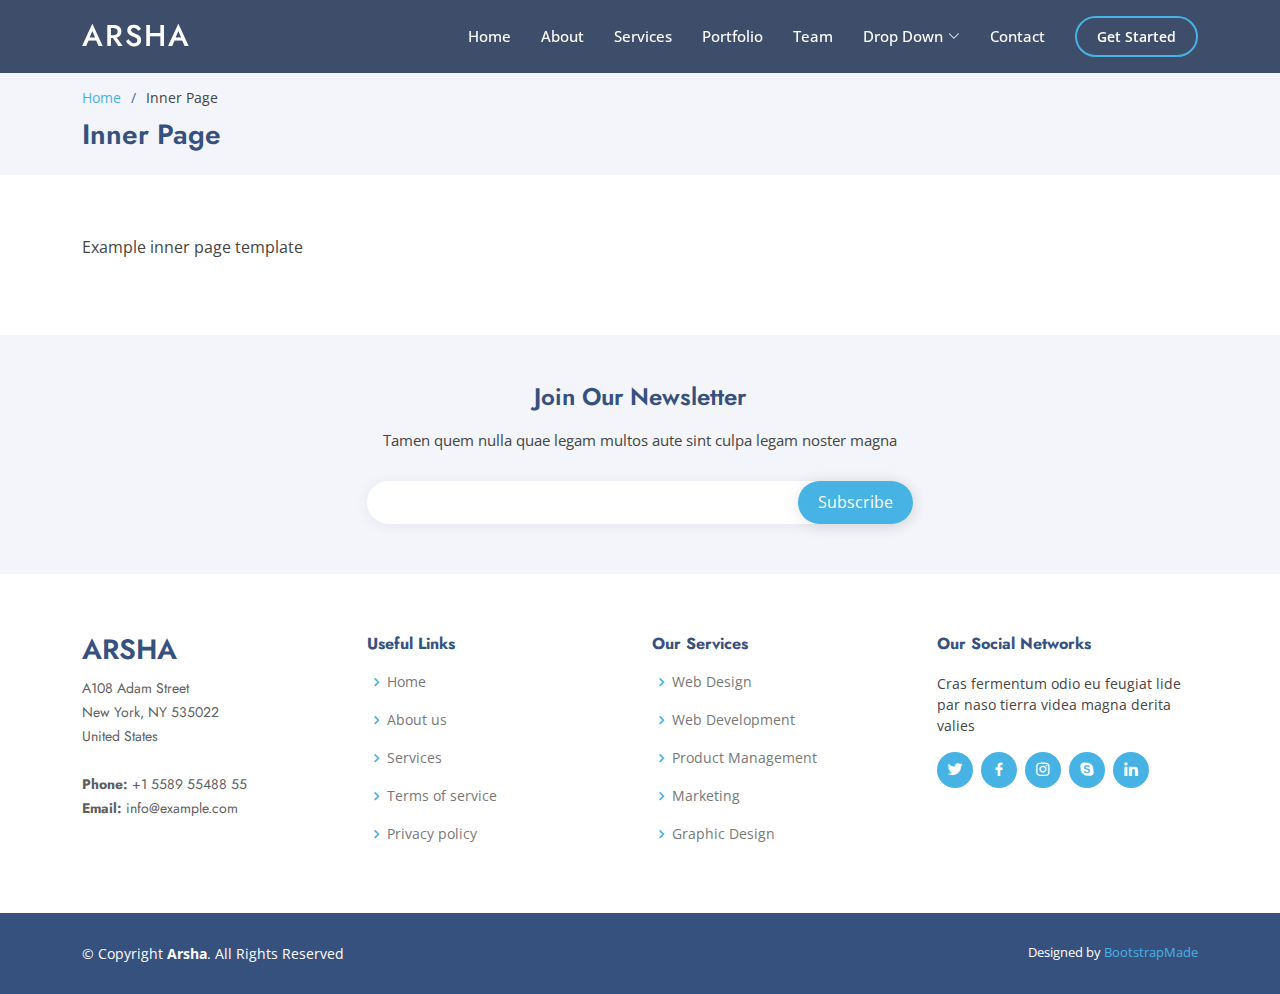
==== inner-page.html @ 2ae4ae28 "新版UI" ====
<!DOCTYPE html>
<html lang="en">

<head>
  <meta charset="utf-8">
  <meta content="width=device-width, initial-scale=1.0" name="viewport">

  <title>Inner Page - Arsha Bootstrap Template</title>
  <meta content="" name="description">
  <meta content="" name="keywords">

  <!-- Favicons -->
  <link href="assets/img/favicon.png" rel="icon">
  <link href="assets/img/apple-touch-icon.png" rel="apple-touch-icon">

  <!-- Google Fonts -->
  <link href="https://fonts.googleapis.com/css?family=Open+Sans:300,300i,400,400i,600,600i,700,700i|Jost:300,300i,400,400i,500,500i,600,600i,700,700i|Poppins:300,300i,400,400i,500,500i,600,600i,700,700i" rel="stylesheet">

  <!-- Vendor CSS Files -->
  <link href="assets/vendor/aos/aos.css" rel="stylesheet">
  <link href="assets/vendor/bootstrap/css/bootstrap.min.css" rel="stylesheet">
  <link href="assets/vendor/bootstrap-icons/bootstrap-icons.css" rel="stylesheet">
  <link href="assets/vendor/boxicons/css/boxicons.min.css" rel="stylesheet">
  <link href="assets/vendor/glightbox/css/glightbox.min.css" rel="stylesheet">
  <link href="assets/vendor/remixicon/remixicon.css" rel="stylesheet">
  <link href="assets/vendor/swiper/swiper-bundle.min.css" rel="stylesheet">

  <!-- Template Main CSS File -->
  <link href="assets/css/style.css" rel="stylesheet">

  <!-- =======================================================
  * Template Name: Arsha
  * Updated: Jul 27 2023 with Bootstrap v5.3.1
  * Template URL: https://bootstrapmade.com/arsha-free-bootstrap-html-template-corporate/
  * Author: BootstrapMade.com
  * License: https://bootstrapmade.com/license/
  ======================================================== -->
</head>

<body>

  <!-- ======= Header ======= -->
  <header id="header" class="fixed-top header-inner-pages">
    <div class="container d-flex align-items-center">

      <h1 class="logo me-auto"><a href="index.html">Arsha</a></h1>
      <!-- Uncomment below if you prefer to use an image logo -->
      <!-- <a href="index.html" class="logo me-auto"><img src="assets/img/logo.png" alt="" class="img-fluid"></a>-->

      <nav id="navbar" class="navbar">
        <ul>
          <li><a class="nav-link scrollto " href="#hero">Home</a></li>
          <li><a class="nav-link scrollto" href="#about">About</a></li>
          <li><a class="nav-link scrollto" href="#services">Services</a></li>
          <li><a class="nav-link   scrollto" href="#portfolio">Portfolio</a></li>
          <li><a class="nav-link scrollto" href="#team">Team</a></li>
          <li class="dropdown"><a href="#"><span>Drop Down</span> <i class="bi bi-chevron-down"></i></a>
            <ul>
              <li><a href="#">Drop Down 1</a></li>
              <li class="dropdown"><a href="#"><span>Deep Drop Down</span> <i class="bi bi-chevron-right"></i></a>
                <ul>
                  <li><a href="#">Deep Drop Down 1</a></li>
                  <li><a href="#">Deep Drop Down 2</a></li>
                  <li><a href="#">Deep Drop Down 3</a></li>
                  <li><a href="#">Deep Drop Down 4</a></li>
                  <li><a href="#">Deep Drop Down 5</a></li>
                </ul>
              </li>
              <li><a href="#">Drop Down 2</a></li>
              <li><a href="#">Drop Down 3</a></li>
              <li><a href="#">Drop Down 4</a></li>
            </ul>
          </li>
          <li><a class="nav-link scrollto" href="#contact">Contact</a></li>
          <li><a class="getstarted scrollto" href="#about">Get Started</a></li>
        </ul>
        <i class="bi bi-list mobile-nav-toggle"></i>
      </nav><!-- .navbar -->

    </div>
  </header><!-- End Header -->

  <main id="main">

    <!-- ======= Breadcrumbs ======= -->
    <section id="breadcrumbs" class="breadcrumbs">
      <div class="container">

        <ol>
          <li><a href="index.html">Home</a></li>
          <li>Inner Page</li>
        </ol>
        <h2>Inner Page</h2>

      </div>
    </section><!-- End Breadcrumbs -->

    <section class="inner-page">
      <div class="container">
        <p>
          Example inner page template
        </p>
      </div>
    </section>

  </main><!-- End #main -->

  <!-- ======= Footer ======= -->
  <footer id="footer">

    <div class="footer-newsletter">
      <div class="container">
        <div class="row justify-content-center">
          <div class="col-lg-6">
            <h4>Join Our Newsletter</h4>
            <p>Tamen quem nulla quae legam multos aute sint culpa legam noster magna</p>
            <form action="" method="post">
              <input type="email" name="email"><input type="submit" value="Subscribe">
            </form>
          </div>
        </div>
      </div>
    </div>

    <div class="footer-top">
      <div class="container">
        <div class="row">

          <div class="col-lg-3 col-md-6 footer-contact">
            <h3>Arsha</h3>
            <p>
              A108 Adam Street <br>
              New York, NY 535022<br>
              United States <br><br>
              <strong>Phone:</strong> +1 5589 55488 55<br>
              <strong>Email:</strong> info@example.com<br>
            </p>
          </div>

          <div class="col-lg-3 col-md-6 footer-links">
            <h4>Useful Links</h4>
            <ul>
              <li><i class="bx bx-chevron-right"></i> <a href="#">Home</a></li>
              <li><i class="bx bx-chevron-right"></i> <a href="#">About us</a></li>
              <li><i class="bx bx-chevron-right"></i> <a href="#">Services</a></li>
              <li><i class="bx bx-chevron-right"></i> <a href="#">Terms of service</a></li>
              <li><i class="bx bx-chevron-right"></i> <a href="#">Privacy policy</a></li>
            </ul>
          </div>

          <div class="col-lg-3 col-md-6 footer-links">
            <h4>Our Services</h4>
            <ul>
              <li><i class="bx bx-chevron-right"></i> <a href="#">Web Design</a></li>
              <li><i class="bx bx-chevron-right"></i> <a href="#">Web Development</a></li>
              <li><i class="bx bx-chevron-right"></i> <a href="#">Product Management</a></li>
              <li><i class="bx bx-chevron-right"></i> <a href="#">Marketing</a></li>
              <li><i class="bx bx-chevron-right"></i> <a href="#">Graphic Design</a></li>
            </ul>
          </div>

          <div class="col-lg-3 col-md-6 footer-links">
            <h4>Our Social Networks</h4>
            <p>Cras fermentum odio eu feugiat lide par naso tierra videa magna derita valies</p>
            <div class="social-links mt-3">
              <a href="#" class="twitter"><i class="bx bxl-twitter"></i></a>
              <a href="#" class="facebook"><i class="bx bxl-facebook"></i></a>
              <a href="#" class="instagram"><i class="bx bxl-instagram"></i></a>
              <a href="#" class="google-plus"><i class="bx bxl-skype"></i></a>
              <a href="#" class="linkedin"><i class="bx bxl-linkedin"></i></a>
            </div>
          </div>

        </div>
      </div>
    </div>

    <div class="container footer-bottom clearfix">
      <div class="copyright">
        &copy; Copyright <strong><span>Arsha</span></strong>. All Rights Reserved
      </div>
      <div class="credits">
        <!-- All the links in the footer should remain intact. -->
        <!-- You can delete the links only if you purchased the pro version. -->
        <!-- Licensing information: https://bootstrapmade.com/license/ -->
        <!-- Purchase the pro version with working PHP/AJAX contact form: https://bootstrapmade.com/arsha-free-bootstrap-html-template-corporate/ -->
        Designed by <a href="https://bootstrapmade.com/">BootstrapMade</a>
      </div>
    </div>
  </footer><!-- End Footer -->

  <div id="preloader"></div>
  <a href="#" class="back-to-top d-flex align-items-center justify-content-center"><i class="bi bi-arrow-up-short"></i></a>

  <!-- Vendor JS Files -->
  <script src="assets/vendor/aos/aos.js"></script>
  <script src="assets/vendor/bootstrap/js/bootstrap.bundle.min.js"></script>
  <script src="assets/vendor/glightbox/js/glightbox.min.js"></script>
  <script src="assets/vendor/isotope-layout/isotope.pkgd.min.js"></script>
  <script src="assets/vendor/swiper/swiper-bundle.min.js"></script>
  <script src="assets/vendor/waypoints/noframework.waypoints.js"></script>
  <script src="assets/vendor/php-email-form/validate.js"></script>

  <!-- Template Main JS File -->
  <script src="assets/js/main.js"></script>

</body>

</html>
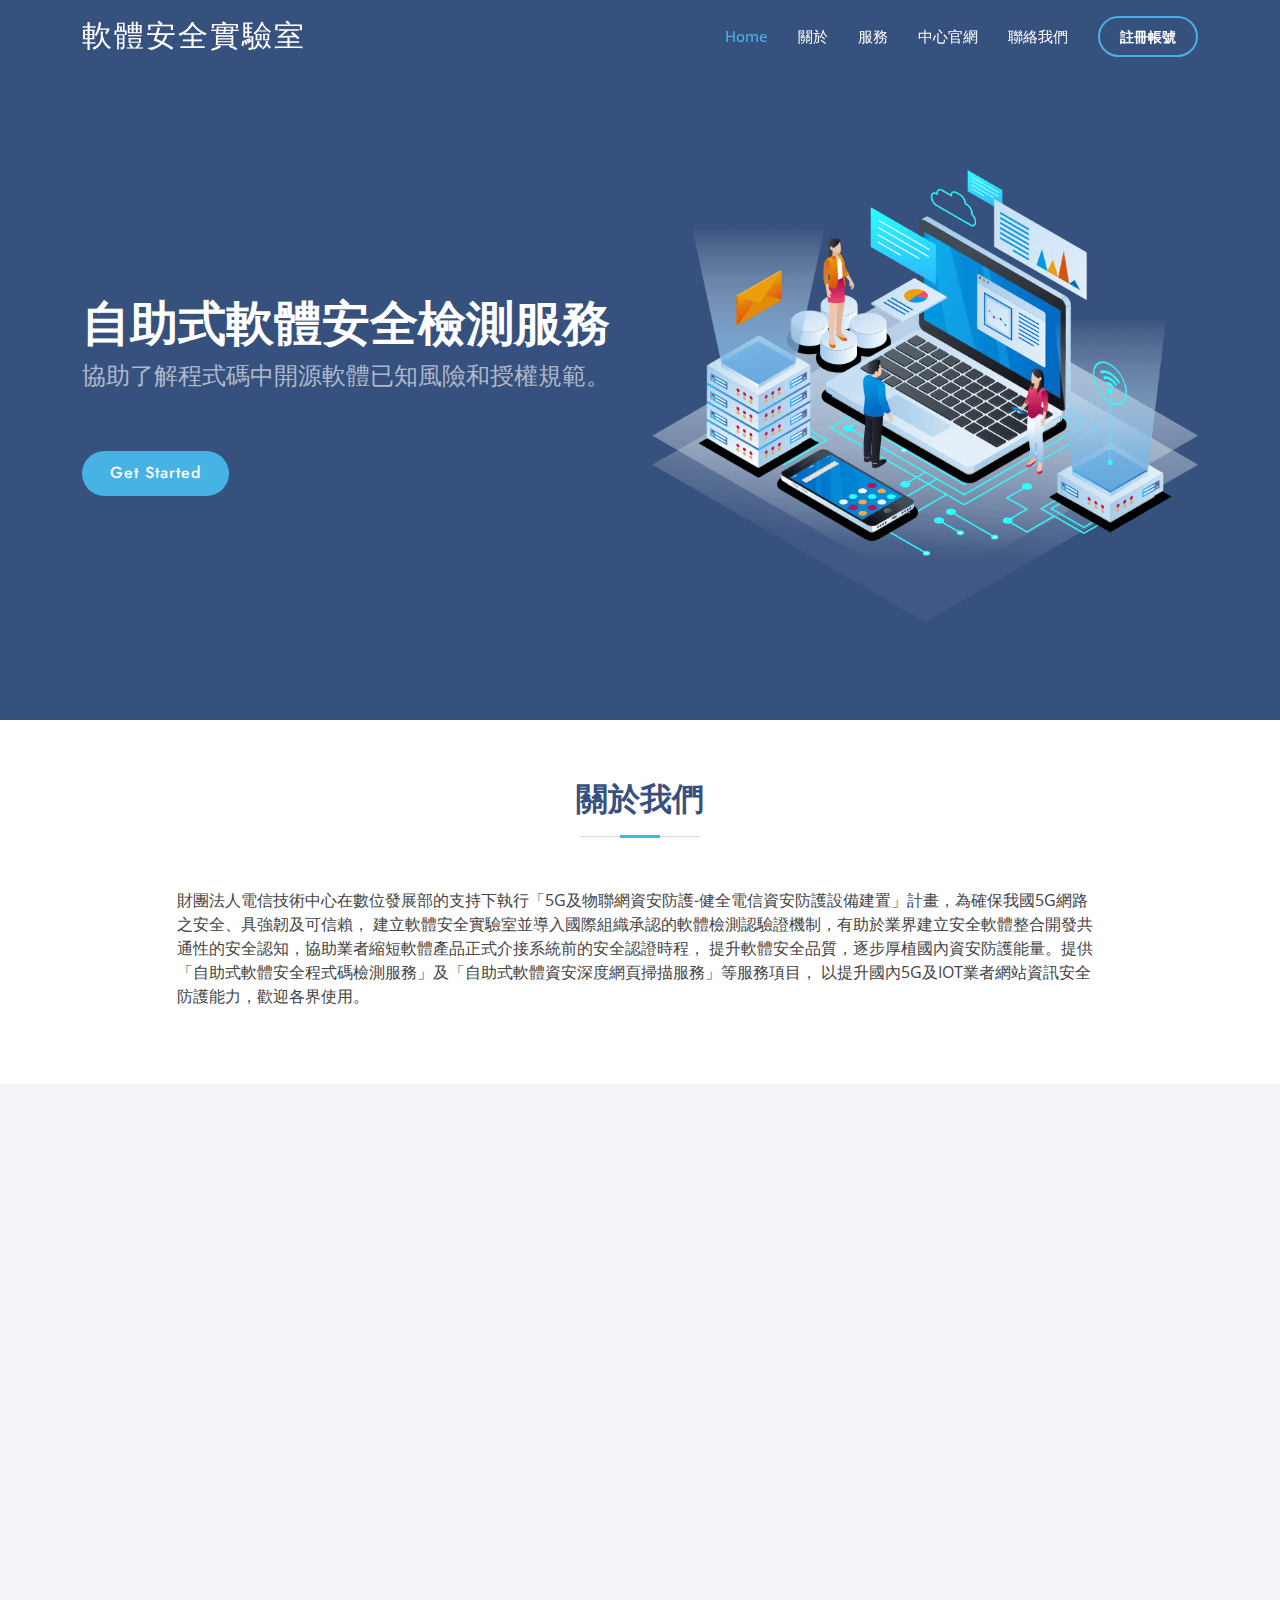
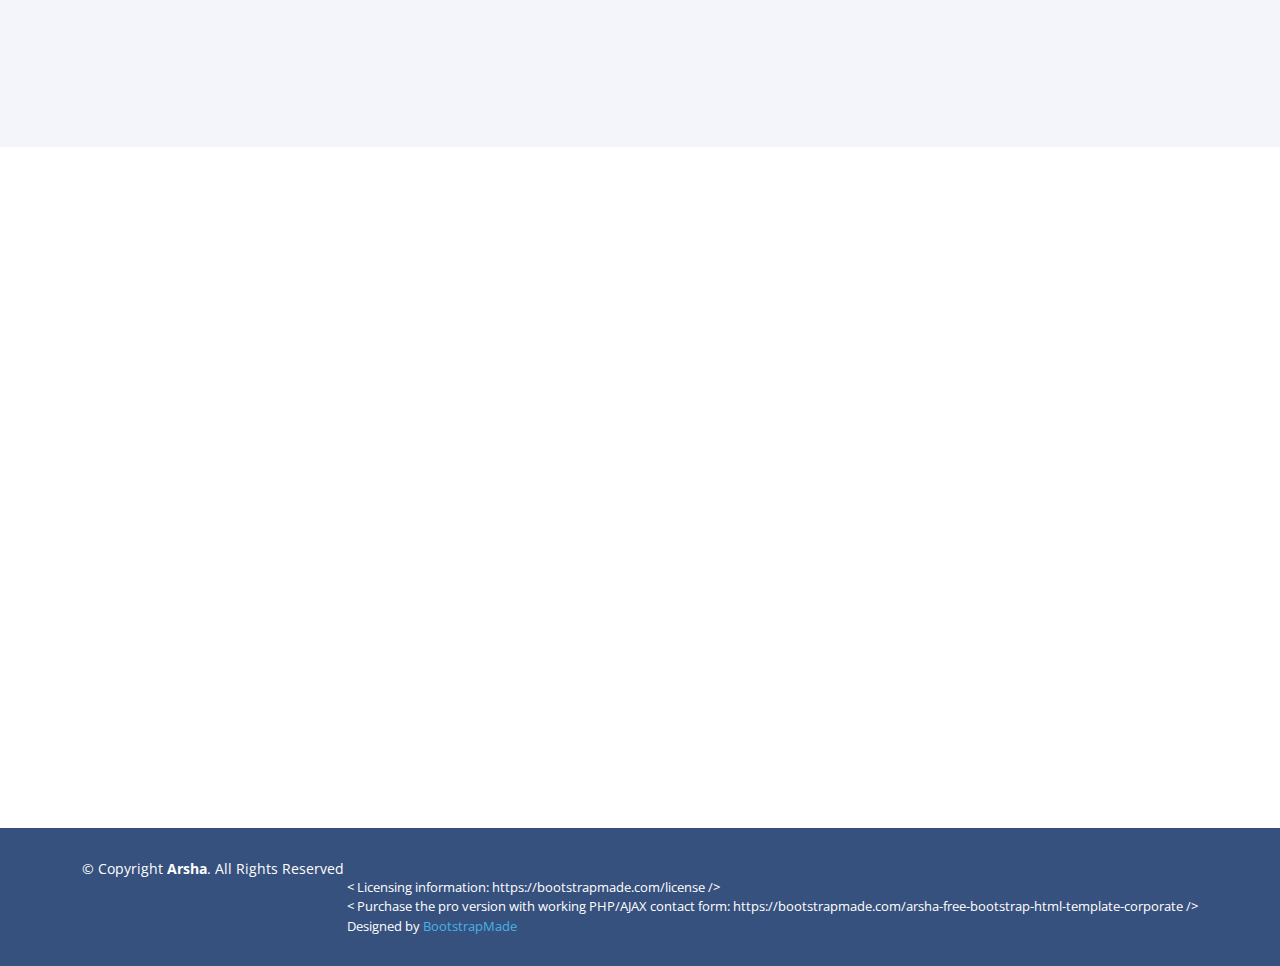
==== commit ff9fc6d8: "Update inner-page.html" ====
--- a/inner-page.html
+++ b/inner-page.html
@@ -5,16 +5,18 @@
   <meta charset="utf-8">
   <meta content="width=device-width, initial-scale=1.0" name="viewport">
 
-  <title>Inner Page - Arsha Bootstrap Template</title>
+  <title>軟體安全實驗室 NCSS LAB</title>
   <meta content="" name="description">
   <meta content="" name="keywords">
 
   <!-- Favicons -->
-  <link href="assets/img/favicon.png" rel="icon">
-  <link href="assets/img/apple-touch-icon.png" rel="apple-touch-icon">
+  <link href="assets/img/favicon.ico" rel="icon">
+  <link href="assets/img/TTC.jpg" rel="apple-touch-icon">
 
   <!-- Google Fonts -->
-  <link href="https://fonts.googleapis.com/css?family=Open+Sans:300,300i,400,400i,600,600i,700,700i|Jost:300,300i,400,400i,500,500i,600,600i,700,700i|Poppins:300,300i,400,400i,500,500i,600,600i,700,700i" rel="stylesheet">
+  <link
+    href="https://fonts.googleapis.com/css?family=Open+Sans:300,300i,400,400i,600,600i,700,700i|Jost:300,300i,400,400i,500,500i,600,600i,700,700i|Poppins:300,300i,400,400i,500,500i,600,600i,700,700i"
+    rel="stylesheet">
 
   <!-- Vendor CSS Files -->
   <link href="assets/vendor/aos/aos.css" rel="stylesheet">
@@ -40,39 +42,24 @@
 <body>
 
   <!-- ======= Header ======= -->
-  <header id="header" class="fixed-top header-inner-pages">
+  <header id="header" class="fixed-top ">
     <div class="container d-flex align-items-center">
 
-      <h1 class="logo me-auto"><a href="index.html">Arsha</a></h1>
+      <h1 class="logo me-auto"><a href="/">軟體安全實驗室</a></h1>
       <!-- Uncomment below if you prefer to use an image logo -->
       <!-- <a href="index.html" class="logo me-auto"><img src="assets/img/logo.png" alt="" class="img-fluid"></a>-->
 
       <nav id="navbar" class="navbar">
         <ul>
-          <li><a class="nav-link scrollto " href="#hero">Home</a></li>
-          <li><a class="nav-link scrollto" href="#about">About</a></li>
-          <li><a class="nav-link scrollto" href="#services">Services</a></li>
-          <li><a class="nav-link   scrollto" href="#portfolio">Portfolio</a></li>
-          <li><a class="nav-link scrollto" href="#team">Team</a></li>
-          <li class="dropdown"><a href="#"><span>Drop Down</span> <i class="bi bi-chevron-down"></i></a>
-            <ul>
-              <li><a href="#">Drop Down 1</a></li>
-              <li class="dropdown"><a href="#"><span>Deep Drop Down</span> <i class="bi bi-chevron-right"></i></a>
-                <ul>
-                  <li><a href="#">Deep Drop Down 1</a></li>
-                  <li><a href="#">Deep Drop Down 2</a></li>
-                  <li><a href="#">Deep Drop Down 3</a></li>
-                  <li><a href="#">Deep Drop Down 4</a></li>
-                  <li><a href="#">Deep Drop Down 5</a></li>
-                </ul>
-              </li>
-              <li><a href="#">Drop Down 2</a></li>
-              <li><a href="#">Drop Down 3</a></li>
-              <li><a href="#">Drop Down 4</a></li>
-            </ul>
+          <li><a class="nav-link scrollto active" href="#hero">Home</a></li>
+          <li><a class="nav-link scrollto" href="#about">關於</a></li>
+          <li><a class="nav-link scrollto" href="#services">服務</a></li>
+          <li><a class="nav-link scrollto" href="https://www.ttc.org.tw/" target="_blank">中心官網</a></li>
+          <li><a class="nav-link scrollto" href="#contact">聯絡我們</a></li>
+          <li><a class="getstarted scrollto"
+              href="https://ssdlc.ncsslab.org.tw/appbuilder/forms?code=81B100224859490211DD49DA25010BAE&Process=廠商帳號線上申請"
+              target="_blank">註冊帳號</a>
           </li>
-          <li><a class="nav-link scrollto" href="#contact">Contact</a></li>
-          <li><a class="getstarted scrollto" href="#about">Get Started</a></li>
         </ul>
         <i class="bi bi-list mobile-nav-toggle"></i>
       </nav><!-- .navbar -->
@@ -80,34 +67,160 @@
     </div>
   </header><!-- End Header -->
 
+  <!-- ======= Hero Section ======= -->
+
+
+  <section id="hero" class="d-flex align-items-center">
+
+    <div class="container">
+      <div class="row">
+        <div class="col-lg-6 d-flex flex-column justify-content-center pt-4 pt-lg-0 order-2 order-lg-1"
+          data-aos="fade-up" data-aos-delay="200">
+          <h1>自助式軟體安全檢測服務</h1>
+          <h2>協助了解程式碼中開源軟體已知風險和授權規範。</h2>
+          <div class="d-flex justify-content-center justify-content-lg-start">
+            <a href="#about" class="btn-get-started scrollto">Get Started</a>
+
+          </div>
+        </div>
+        <div class="col-lg-6 order-1 order-lg-2 hero-img" data-aos="zoom-in" data-aos-delay="200">
+          <img src="assets/img/hero-img.png" class="img-fluid animated" alt="">
+        </div>
+      </div>
+    </div>
+
+
+  </section><!-- End Hero -->
+
   <main id="main">
 
-    <!-- ======= Breadcrumbs ======= -->
-    <section id="breadcrumbs" class="breadcrumbs">
-      <div class="container">
-
-        <ol>
-          <li><a href="index.html">Home</a></li>
-          <li>Inner Page</li>
-        </ol>
-        <h2>Inner Page</h2>
-
-      </div>
-    </section><!-- End Breadcrumbs -->
-
-    <section class="inner-page">
-      <div class="container">
-        <p>
-          Example inner page template
-        </p>
-      </div>
-    </section>
+
+
+    <!-- ======= About Us Section ======= -->
+    <section id="about" class="about">
+      <div class="container" data-aos="fade-up">
+
+        <div class="section-title">
+          <h2>關於我們</h2>
+        </div>
+
+        <div class="row justify-content-center">
+          <div class="col-lg-10">
+            <p>
+              財團法人電信技術中心在數位發展部的支持下執行「5G及物聯網資安防護-健全電信資安防護設備建置」計畫，為確保我國5G網路之安全、具強韌及可信賴，
+              建立軟體安全實驗室並導入國際組織承認的軟體檢測認驗證機制，有助於業界建立安全軟體整合開發共通性的安全認知，協助業者縮短軟體產品正式介接系統前的安全認證時程，
+              提升軟體安全品質，逐步厚植國內資安防護能量。提供「自助式軟體安全程式碼檢測服務」及「自助式軟體資安深度網頁掃描服務」等服務項目，
+              以提升國內5G及IOT業者網站資訊安全防護能力，歡迎各界使用。
+            </p>
+
+          </div>
+        </div>
+      </div>
+    </section><!-- End About Us Section -->
+
+
+
+    <!-- ======= Services Section ======= -->
+    <section id="services" class="services section-bg">
+      <div class="container" data-aos="fade-up">
+
+        <div class="section-title">
+          <h2>平台服務</h2>
+        </div>
+
+        <div class="row">
+          <div class="col-xl-3 col-md-6 d-flex align-items-stretch" data-aos="zoom-in" data-aos-delay="100">
+            <div class="icon-box">
+              <div class="icon"><i class="bx bxl-dribbble"></i></div>
+              <h4><a href="https://ssdlc.ncsslab.org.tw/pages/SecurityTestingService" target="_blank">軟體安全檢測服務</a></h4>
+              <p>軟體安全驗測服務包含軟體組成分析掃描(SBOM)、安全風險分析 (Security Risk)、軟體使用許可風險分析 (License Risk)、營運風險分析 (Operation
+                Risk) 等四個項目分析軟體供應鏈的透明度與安全性，了解開源軟體已知風險和授權規範，並分析開源社群活躍度，確保安全漏洞可被持續修復。</p>
+            </div>
+          </div>
+
+          <div class="col-xl-3 col-md-6 d-flex align-items-stretch mt-4 mt-md-0" data-aos="zoom-in"
+            data-aos-delay="200">
+            <div class="icon-box">
+              <div class="icon"><i class="bx bx-file"></i></div>
+              <h4><a href="https://ssdlc-test.ncsslab.org.tw/pages/DS" target="_blank">深度弱點掃描服務</a></h4>
+              <p>深度弱點掃描服務，是透過網頁腳本錄製器產生檢測腳本，透過弱點掃描工具掃描檢測腳本，藉此提升網頁掃描深度和覆蓋率，產出進階弱點議題檢測報告，弱點修復後可強化網站的資安防護能力。</p>
+            </div>
+          </div>
+
+          <div class="col-xl-3 col-md-6 d-flex align-items-stretch mt-4 mt-xl-0" data-aos="zoom-in"
+            data-aos-delay="300">
+            <div class="icon-box">
+              <div class="icon"><i class="bx bx-tachometer"></i></div>
+              <h4><a
+                  href="https://ssdlc.ncsslab.org.tw/appbuilder/forms?code=81B100224859490211DD49DA25010BAE&Process=廠商帳號線上申請"
+                  target="_blank">廠商帳號申請</a>
+              </h4>
+              <p>請申請平台帳號，帳號審核通過後，即可使用軟體安全檢測服務及深度弱點掃描服務。</p>
+            </div>
+          </div>
+
+          <div class="col-xl-3 col-md-8 d-flex align-items-stretch mt-4 mt-xl-0" data-aos="zoom-in"
+            data-aos-delay="400">
+            <div class="icon-box">
+              <div class="icon"><i class="bx bx-layer"></i></div>
+              <h4><a
+                  href="https://ssdlc.ncsslab.org.tw/appbuilder/forms?code=81B200224859490211DD4D2438AC8E6C&Process=廠商帳號密碼重設"
+                  target="_blank">廠商密碼重設</a>
+              </h4>
+              <p>如忘記密碼，請點選此處更改密碼。如有其他疑問，歡迎聯繫我們。</p>
+            </div>
+          </div>
+
+        </div>
+
+      </div>
+    </section><!-- End Services Section -->
+
+
+
+    <!-- ======= Contact Section ======= -->
+    <section id="contact" class="contact">
+      <div class="container" data-aos="fade-up">
+
+        <div class="section-title">
+          <h2>聯絡我們</h2>
+          <p>如有任何問題，歡迎聯繫。</p>
+        </div>
+
+        <div class="row justify-content-center">
+
+          <div class="col-lg-6 d-flex align-items-stretch">
+            <div class="info">
+              <div class="address">
+                <i class="bi bi-geo-alt"></i>
+                <h4>Location:</h4>
+                <p>高雄本部 : 821 高雄市路竹區路科一路3號<br />新北辦公室 : 220 新北市板橋區遠東路1號3樓B室</p>
+              </div>
+
+              <div class="email">
+                <i class="bi bi-envelope"></i>
+                <h4>Email:</h4>
+                <p><a href="mailto:support@ncsslab.org.tw">support@ncsslab.org.tw</a></p>
+              </div>
+
+              <div class="phone">
+                <i class="bi bi-phone"></i>
+                <h4>Call:</h4>
+
+                <p>Andy Wang <a href="tel:+886-2-89535042">(02)8953-5042</a></p>
+              </div>
+            </div>
+
+          </div>
+
+
+    </section><!-- End Contact Section -->
 
   </main><!-- End #main -->
 
   <!-- ======= Footer ======= -->
   <footer id="footer">
-
+    <!--
     <div class="footer-newsletter">
       <div class="container">
         <div class="row justify-content-center">
@@ -121,11 +234,11 @@
         </div>
       </div>
     </div>
-
+-->
     <div class="footer-top">
       <div class="container">
         <div class="row">
-
+          <!--
           <div class="col-lg-3 col-md-6 footer-contact">
             <h3>Arsha</h3>
             <p>
@@ -170,7 +283,7 @@
               <a href="#" class="linkedin"><i class="bx bxl-linkedin"></i></a>
             </div>
           </div>
-
+-->
         </div>
       </div>
     </div>
@@ -180,17 +293,18 @@
         &copy; Copyright <strong><span>Arsha</span></strong>. All Rights Reserved
       </div>
       <div class="credits">
-        <!-- All the links in the footer should remain intact. -->
-        <!-- You can delete the links only if you purchased the pro version. -->
-        <!-- Licensing information: https://bootstrapmade.com/license/ -->
-        <!-- Purchase the pro version with working PHP/AJAX contact form: https://bootstrapmade.com/arsha-free-bootstrap-html-template-corporate/ -->
-        Designed by <a href="https://bootstrapmade.com/">BootstrapMade</a>
+        </br>
+        < Licensing information: https://bootstrapmade.com/license /></br>
+        < Purchase the pro version with working PHP/AJAX contact form:
+          https://bootstrapmade.com/arsha-free-bootstrap-html-template-corporate />
+        </br>Designed by <a href="https://bootstrapmade.com/">BootstrapMade</a>
       </div>
     </div>
   </footer><!-- End Footer -->
 
   <div id="preloader"></div>
-  <a href="#" class="back-to-top d-flex align-items-center justify-content-center"><i class="bi bi-arrow-up-short"></i></a>
+  <a href="#" class="back-to-top d-flex align-items-center justify-content-center"><i
+      class="bi bi-arrow-up-short"></i></a>
 
   <!-- Vendor JS Files -->
   <script src="assets/vendor/aos/aos.js"></script>
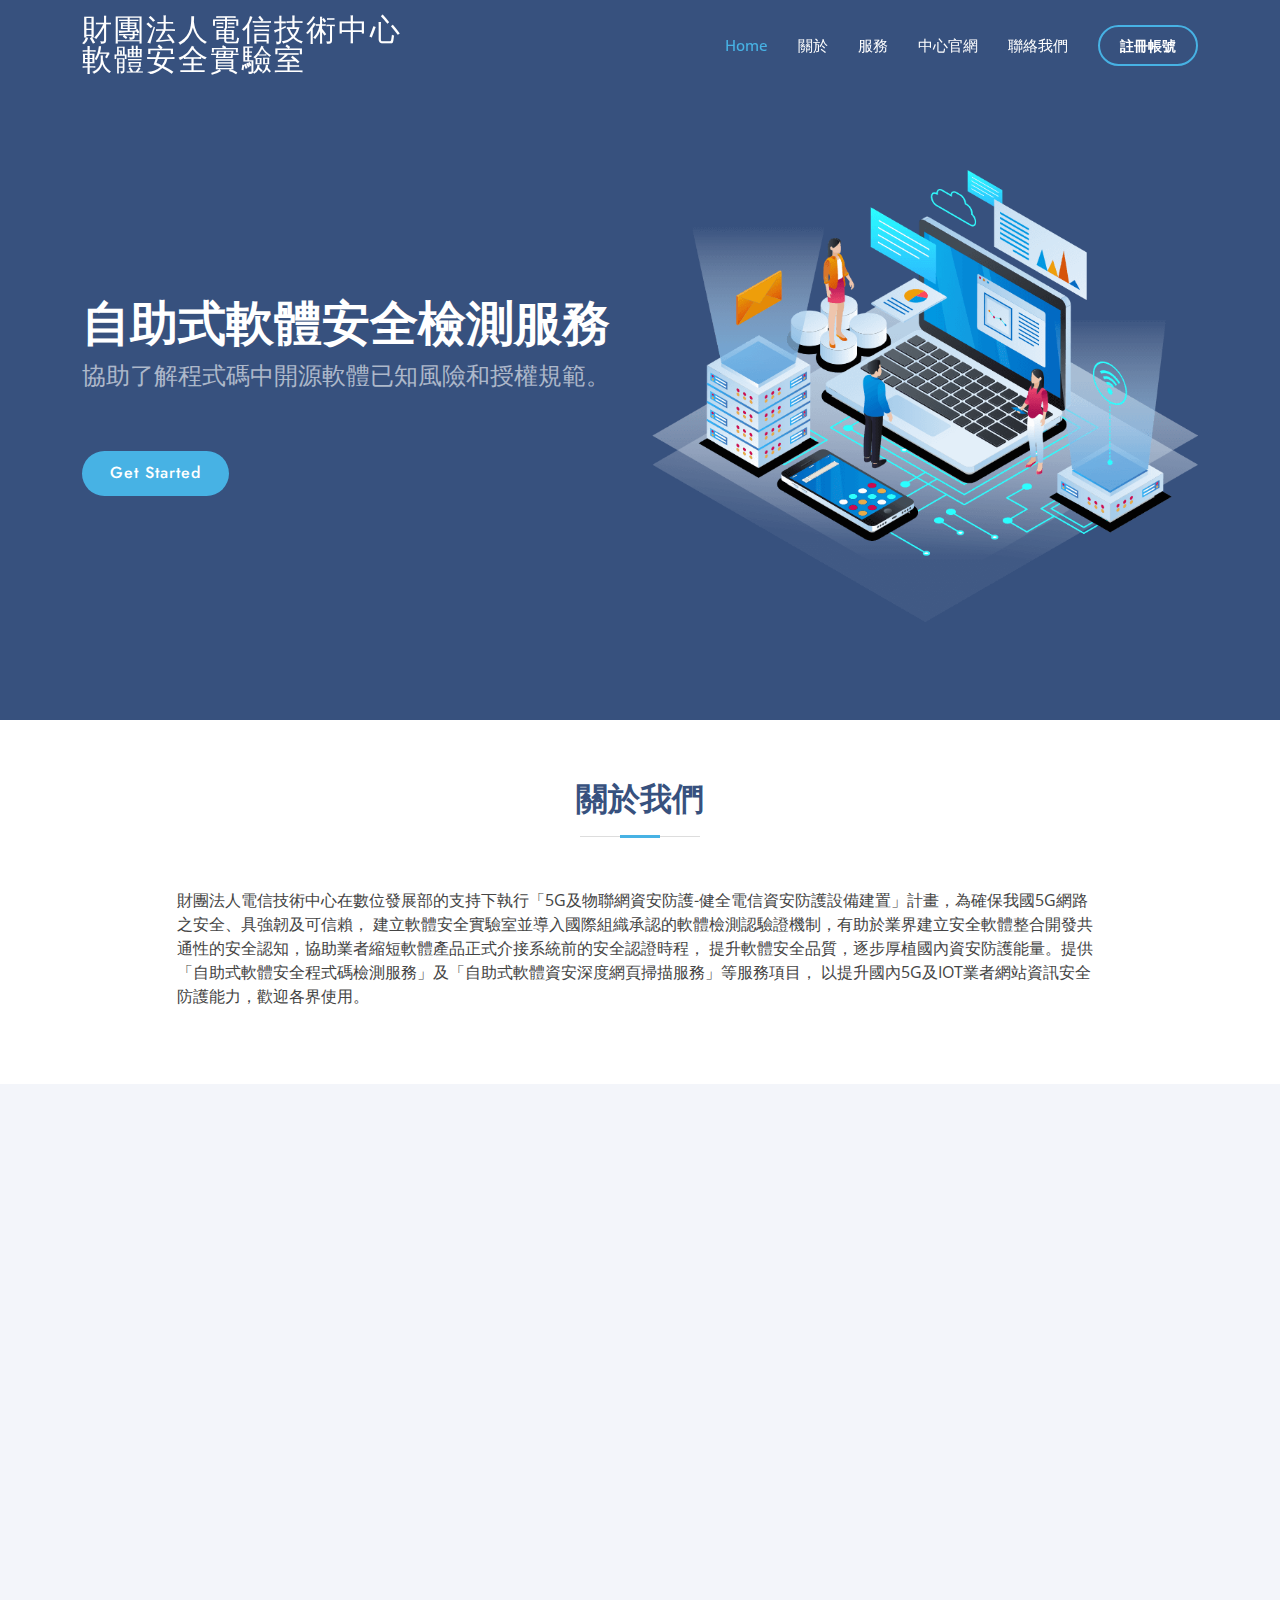
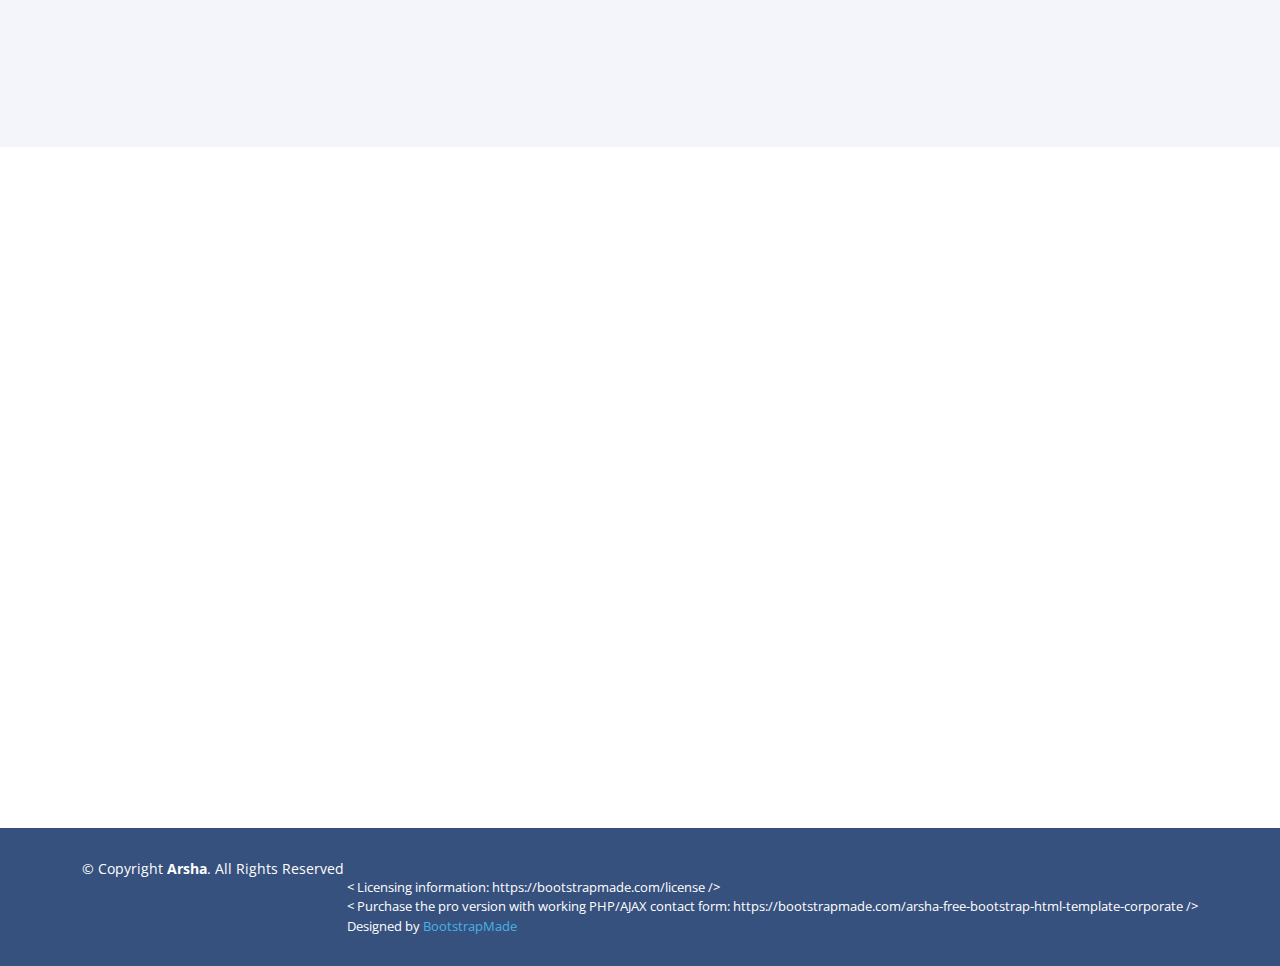
==== commit 16ac1b3d: "Update inner-page.html" ====
--- a/inner-page.html
+++ b/inner-page.html
@@ -45,7 +45,7 @@
   <header id="header" class="fixed-top ">
     <div class="container d-flex align-items-center">
 
-      <h1 class="logo me-auto"><a href="/">軟體安全實驗室</a></h1>
+      <h1 class="logo me-auto"><a href="">財團法人電信技術中心</br>軟體安全實驗室</a></h1>
       <!-- Uncomment below if you prefer to use an image logo -->
       <!-- <a href="index.html" class="logo me-auto"><img src="assets/img/logo.png" alt="" class="img-fluid"></a>-->
 
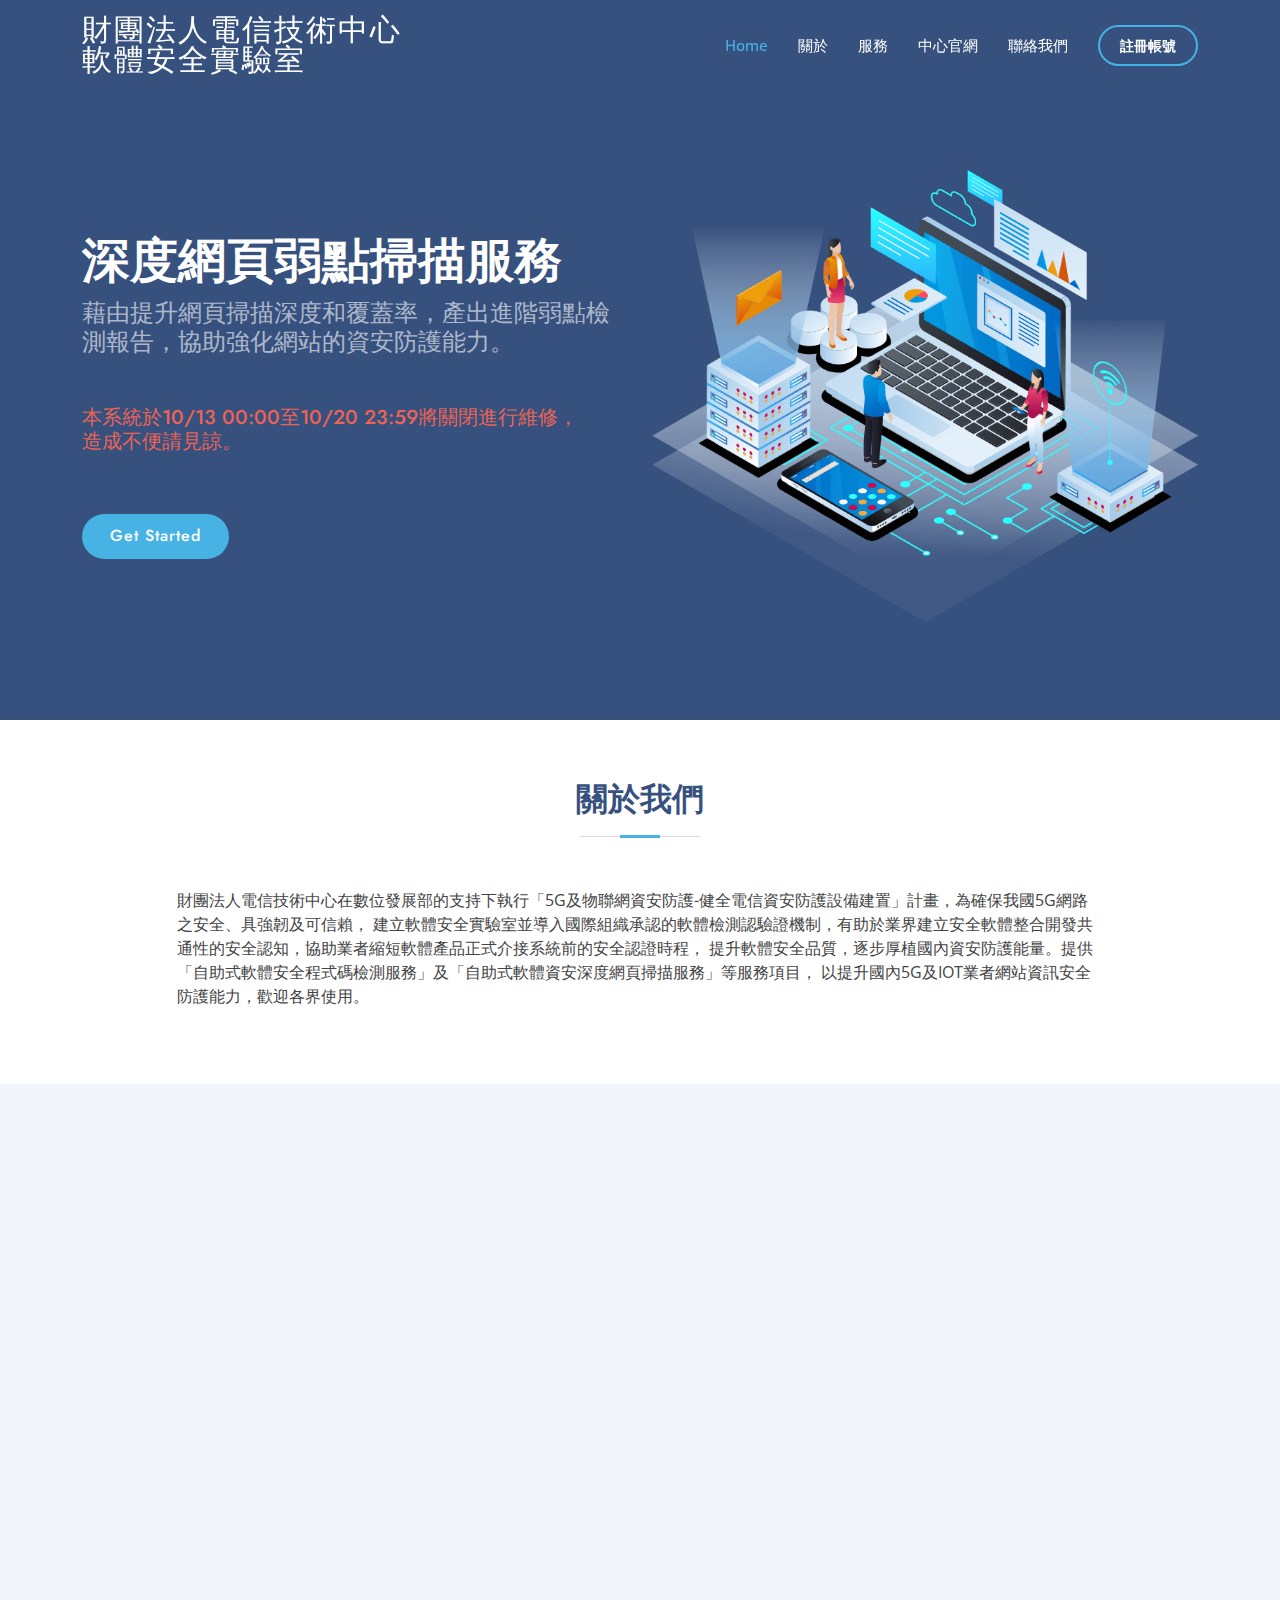
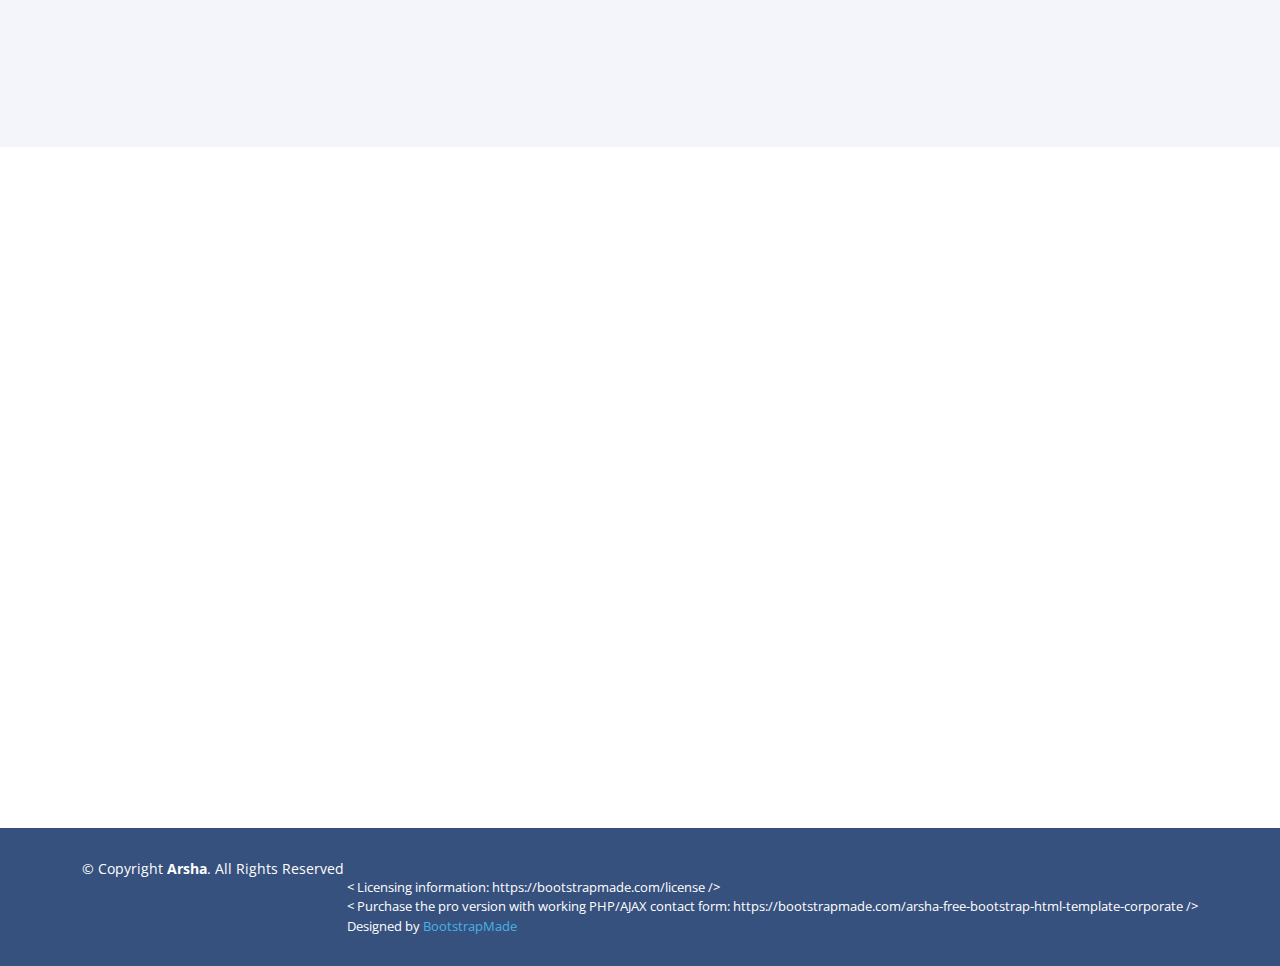
==== commit e929d601: "維修公告" ====
--- a/inner-page.html
+++ b/inner-page.html
@@ -76,8 +76,10 @@
       <div class="row">
         <div class="col-lg-6 d-flex flex-column justify-content-center pt-4 pt-lg-0 order-2 order-lg-1"
           data-aos="fade-up" data-aos-delay="200">
-          <h1>自助式軟體安全檢測服務</h1>
-          <h2>協助了解程式碼中開源軟體已知風險和授權規範。</h2>
+          <h1>深度網頁弱點掃描服務</h1>
+          <h2>藉由提升網頁掃描深度和覆蓋率，產出進階弱點檢測報告，協助強化網站的資安防護能力。</h2>
+          <h6>本系統於10/13 00:00至10/20 23:59將關閉進行維修，</br>造成不便請見諒。</h6>
+
           <div class="d-flex justify-content-center justify-content-lg-start">
             <a href="#about" class="btn-get-started scrollto">Get Started</a>
 
--- a/assets/css/style.css
+++ b/assets/css/style.css
@@ -408,6 +408,13 @@
   font-size: 24px;
 }
 
+#hero h6 {
+  color: rgba(255, 101, 80, 0.925);
+  margin-bottom: 50px;
+  font-size: 20px;
+}
+
+
 #hero .btn-get-started {
   font-family: "Jost", sans-serif;
   font-weight: 500;
@@ -594,7 +601,7 @@
 --------------------------------------------------------------*/
 .about .content h3 {
   font-weight: 600;
-  font-size: 26px;
+  font-size: 24px;
 }
 
 .about .content ul {
@@ -784,7 +791,7 @@
   color: #37517e;
   font-family: "Poppins", sans-serif;
 }
-
+ 
 .skills .content ul {
   list-style: none;
   padding: 0;
